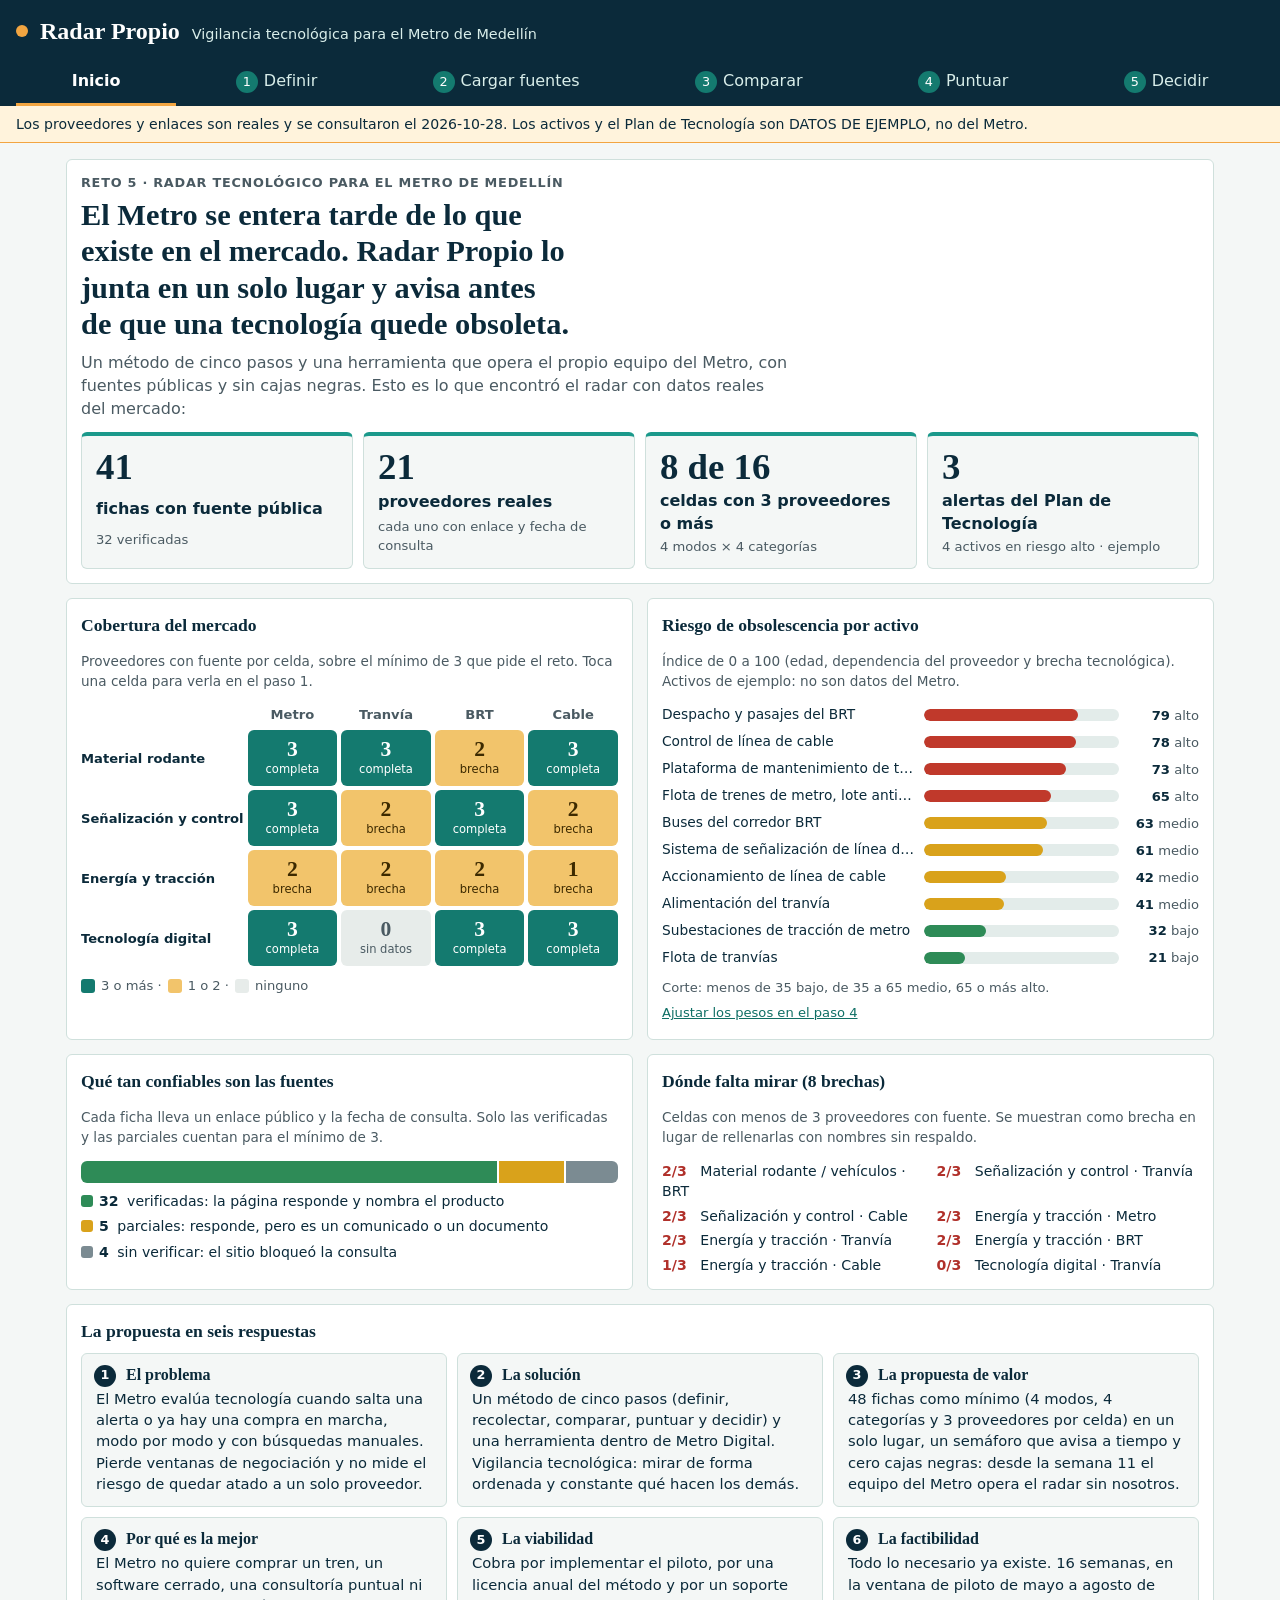
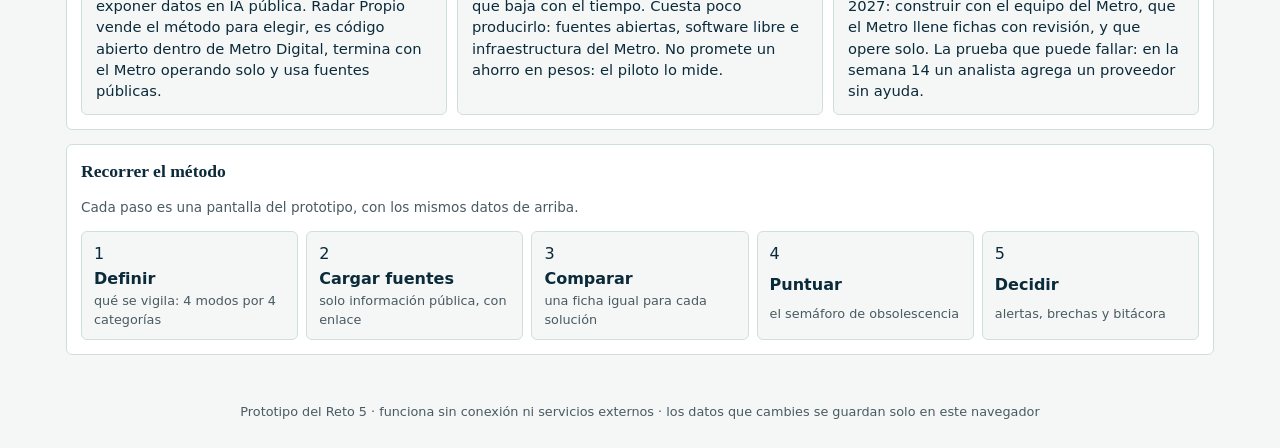
==== index.html @ 5045f953 "Pantalla de inicio: lo que encontró el radar y la propuesta en seis respuestas La app abre en un ini" ====
<!doctype html>
<html lang="es">
<head>
<meta charset="utf-8">
<meta name="viewport" content="width=device-width, initial-scale=1">
<title>Radar Propio</title>
<meta http-equiv="refresh" content="0; url=app/index.html">
</head>
<body>
<p><a href="app/index.html">Abrir Radar Propio</a></p>
</body>
</html>
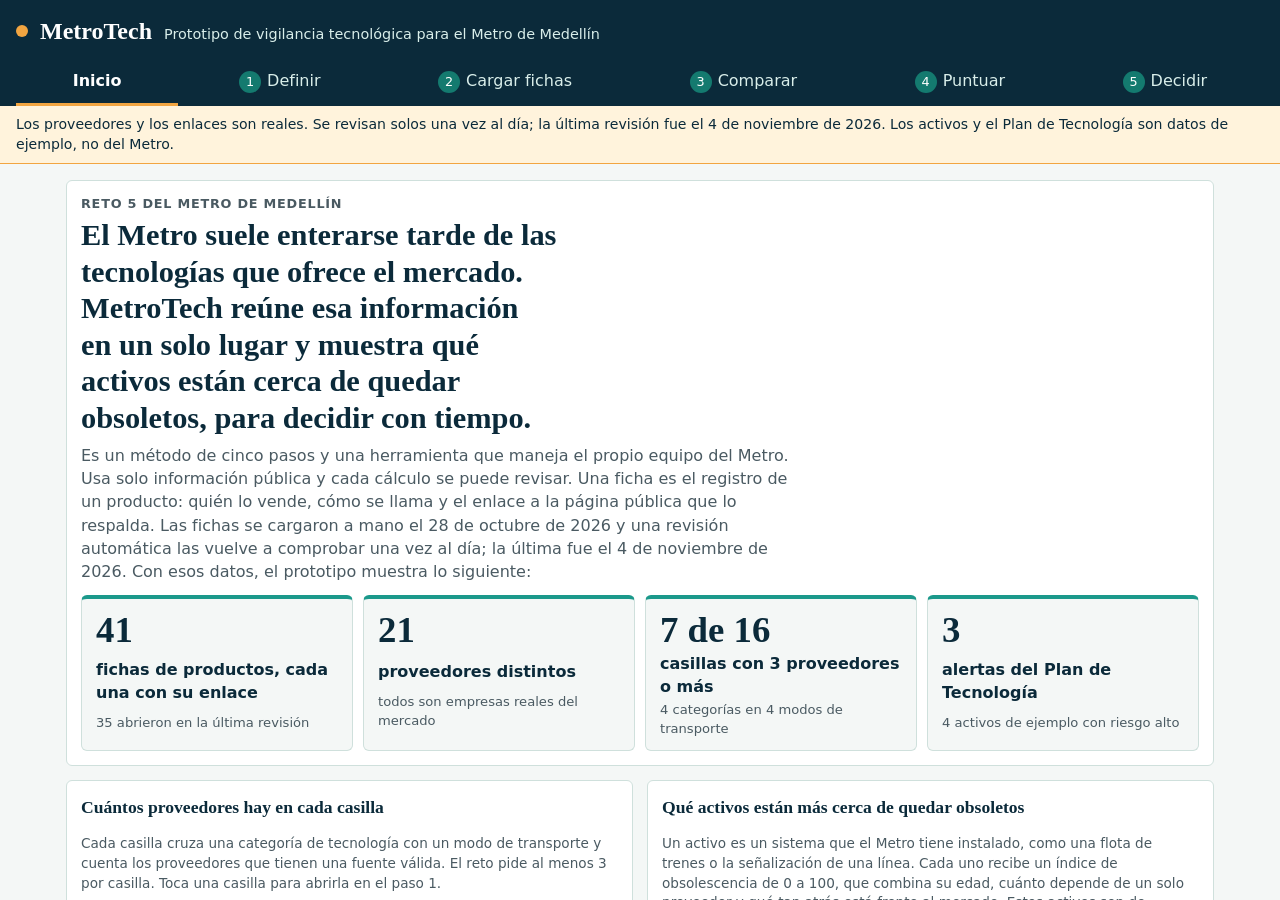
==== commit 0151fd58: "MetroTech: revisión diaria automática y fuentes clasificadas en tres ejes El prototipo pasa a llamar" ====
--- a/index.html
+++ b/index.html
@@ -3,10 +3,10 @@
 <head>
 <meta charset="utf-8">
 <meta name="viewport" content="width=device-width, initial-scale=1">
-<title>Radar Propio</title>
+<title>MetroTech</title>
 <meta http-equiv="refresh" content="0; url=app/index.html">
 </head>
 <body>
-<p><a href="app/index.html">Abrir Radar Propio</a></p>
+<p><a href="app/index.html">Abrir MetroTech</a></p>
 </body>
 </html>
